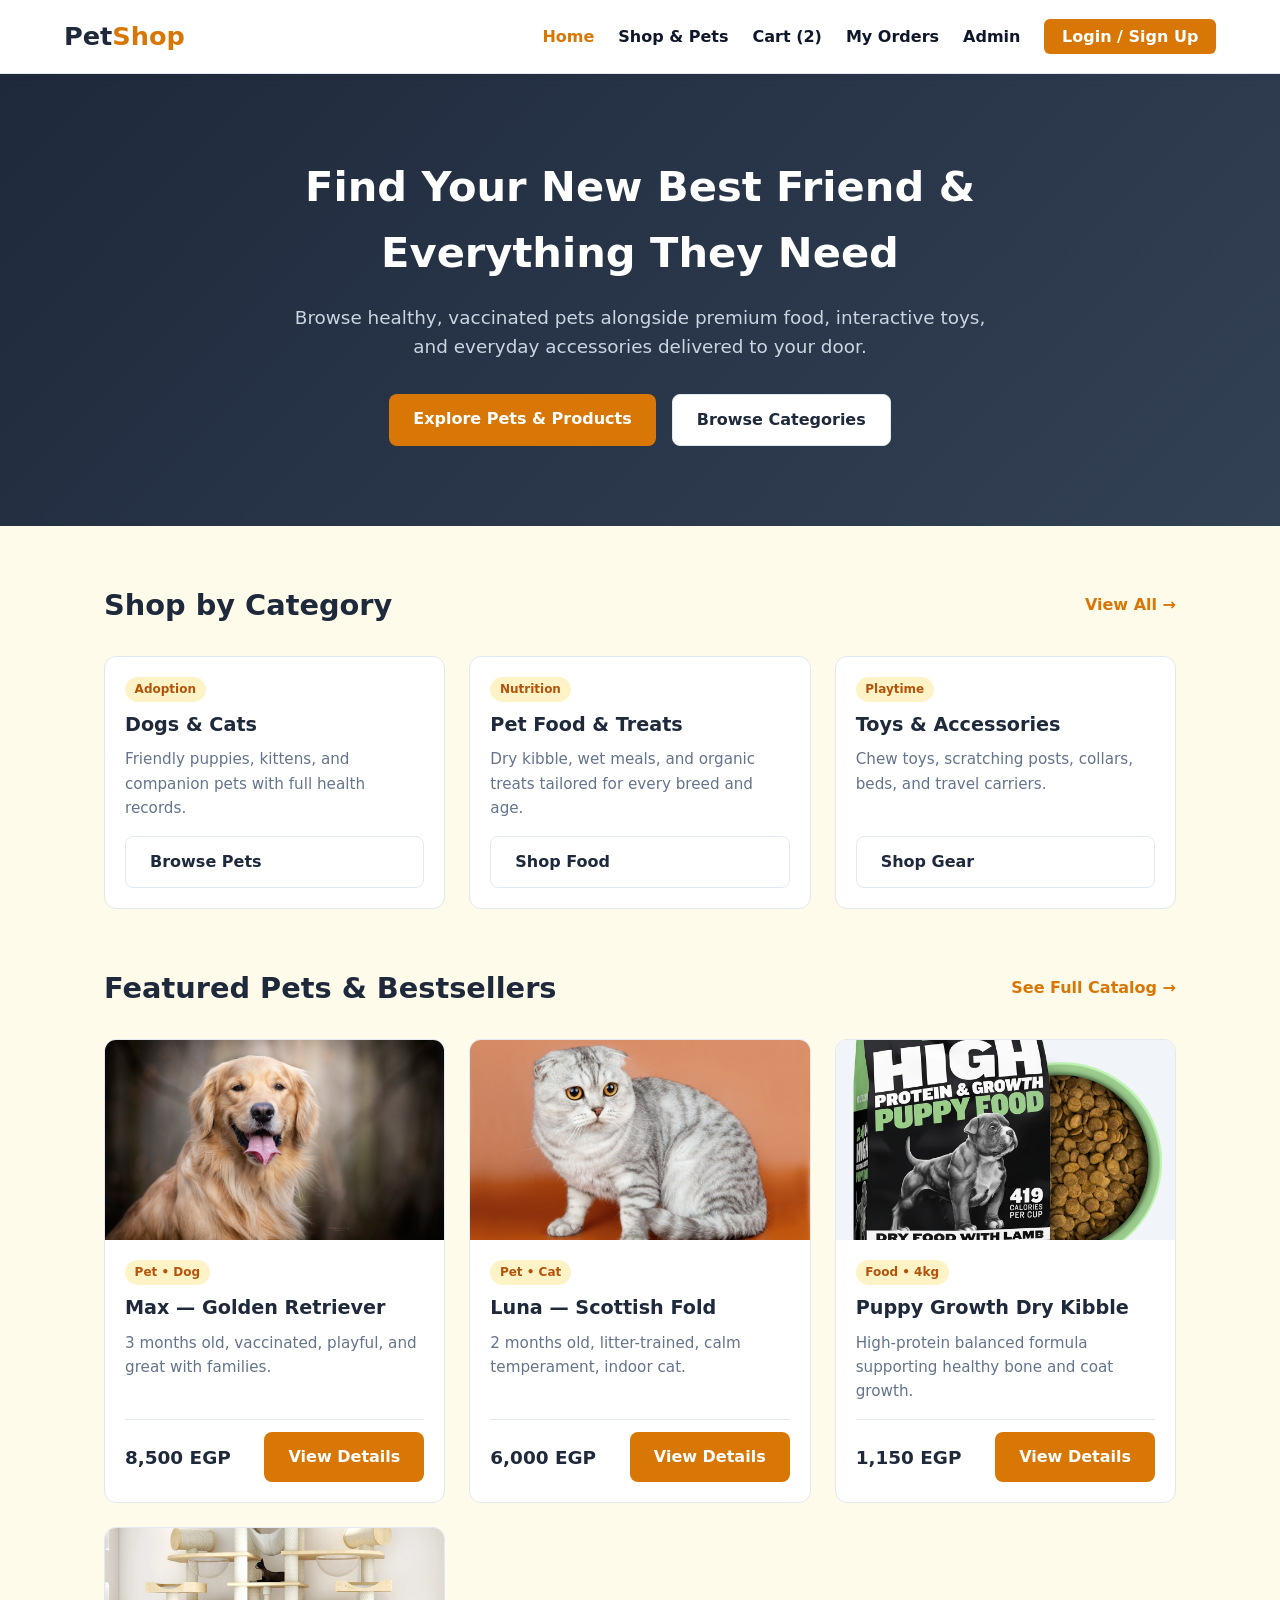
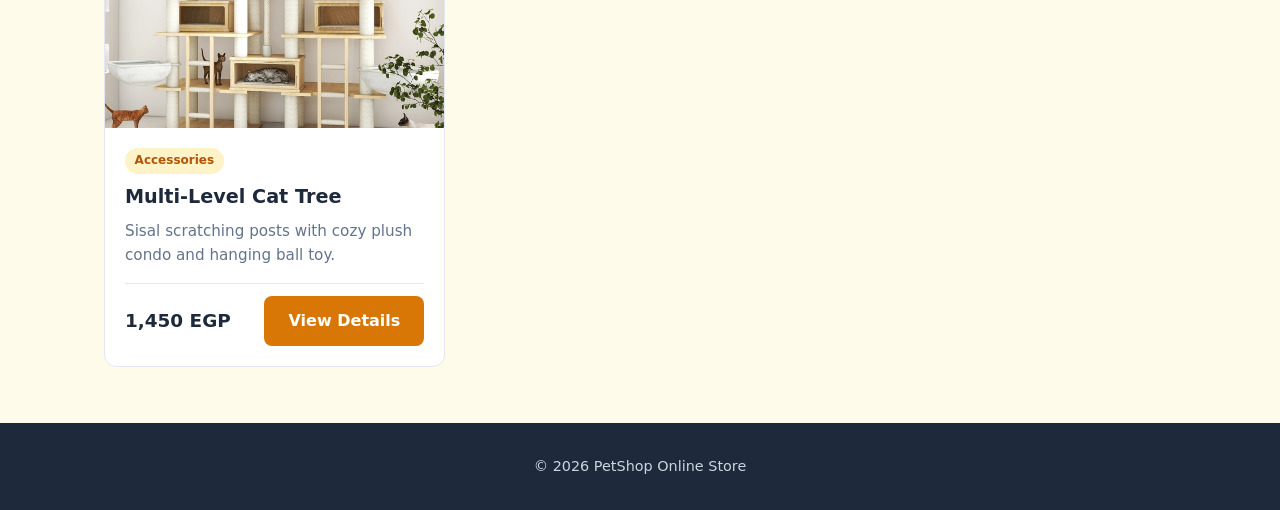
==== index.html @ d42f7344 "Initial commit: add pet shop website Co-authored-by: Copilot <223556219+Copilot@users.noreply.github" ====
<!DOCTYPE html>
<html lang="en">
<head>
  <meta charset="UTF-8">
  <meta name="viewport" content="width=device-width, initial-scale=1.0">
  <meta name="description" content="PetShop - Online Pet Store for adopting pets and buying food, toys, and accessories.">
  <title>PetShop — Online Pet Store</title>
  <link rel="stylesheet" href="css/style.css">
</head>
<body>

  <header class="navbar">
    <a href="index.html" class="logo">Pet<span>Shop</span></a>
    <nav>
      <ul class="nav-links">
        <li><a href="index.html" class="active">Home</a></li>
        <li><a href="pages/shop.html">Shop &amp; Pets</a></li>
        <li><a href="pages/cart.html">Cart (2)</a></li>
        <li><a href="pages/orders.html">My Orders</a></li>
        <li><a href="pages/admin-dashboard.html"">Admin</a></li>
        <li><a href="pages/auth.html" class="btn-nav">Login / Sign Up</a></li>
      </ul>
    </nav>
  </header>

  <main>
    <!-- Hero Banner -->
    <section class="hero">
      <div class="hero-content">
        <h1>Find Your New Best Friend &amp; Everything They Need</h1>
        <p>Browse healthy, vaccinated pets alongside premium food, interactive toys, and everyday accessories delivered to your door.</p>
        <div class="hero-actions">
          <a href="pages/shop.html" class="btn-primary">Explore Pets &amp; Products</a>
          <a href="#categories" class="btn-secondary">Browse Categories</a>
        </div>
      </div>
    </section>

    <!-- Product Categories -->
    <section id="categories" class="section-container">
      <div class="section-header">
        <h2>Shop by Category</h2>
        <a href="pages/shop.html">View All &rarr;</a>
      </div>
      <div class="grid-cards">
        <article class="card">
          <div class="card-body">
            <span class="badge">Adoption</span>
            <h3>Dogs &amp; Cats</h3>
            <p>Friendly puppies, kittens, and companion pets with full health records.</p>
            <a href="pages/shop.html" class="btn-secondary">Browse Pets</a>
          </div>
        </article>
        <article class="card">
          <div class="card-body">
            <span class="badge">Nutrition</span>
            <h3>Pet Food &amp; Treats</h3>
            <p>Dry kibble, wet meals, and organic treats tailored for every breed and age.</p>
            <a href="pages/shop.html" class="btn-secondary">Shop Food</a>
          </div>
        </article>
        <article class="card">
          <div class="card-body">
            <span class="badge">Playtime</span>
            <h3>Toys &amp; Accessories</h3>
            <p>Chew toys, scratching posts, collars, beds, and travel carriers.</p>
            <a href="pages/shop.html" class="btn-secondary">Shop Gear</a>
          </div>
        </article>
      </div>
    </section>

    <!-- Featured Pets & Products -->
    <section class="section-container">
      <div class="section-header">
        <h2>Featured Pets &amp; Bestsellers</h2>
        <a href="pages/shop.html">See Full Catalog &rarr;</a>
      </div>
      <div class="grid-cards">
        <article class="card">
          <img src="images/golden-retriever3.jpg" alt="Golden Retriever Puppy" class="card-img">
          <div class="card-body">
            <span class="badge">Pet • Dog</span>
            <h3>Max — Golden Retriever</h3>
            <p>3 months old, vaccinated, playful, and great with families.</p>
            <div class="card-footer">
              <span class="price">8,500 EGP</span>
              <a href="pages/details.html#max" class="btn-primary">View Details</a>
            </div>
          </div>
        </article>

        <article class="card">
          <img src="images/scottish-fold.jpg" alt="Scottish Fold Kitten" class="card-img">
          <div class="card-body">
            <span class="badge">Pet • Cat</span>
            <h3>Luna — Scottish Fold</h3>
            <p>2 months old, litter-trained, calm temperament, indoor cat.</p>
            <div class="card-footer">
              <span class="price">6,000 EGP</span>
              <a href="pages/details.html#luna" class="btn-primary">View Details</a>
            </div>
          </div>
        </article>

        <article class="card">
          <img src="images/dog-food.webp" alt="Puppy Growth Dry Kibble" class="card-img">
          <div class="card-body">
            <span class="badge">Food • 4kg</span>
            <h3>Puppy Growth Dry Kibble</h3>
            <p>High-protein balanced formula supporting healthy bone and coat growth.</p>
            <div class="card-footer">
              <span class="price">1,150 EGP</span>
              <a href="pages/details.html#food" class="btn-primary">View Details</a>
            </div>
          </div>
        </article>

        <article class="card">
         <img src="images/cat-tree.webp" alt="Multi-Level Cat Tree" class="card-img">
          <div class="card-body">
            <span class="badge">Accessories</span>
            <h3>Multi-Level Cat Tree</h3>
            <p>Sisal scratching posts with cozy plush condo and hanging ball toy.</p>
            <div class="card-footer">
              <span class="price">1,450 EGP</span>
              <a href="pages/details.html#tree" class="btn-primary">View Details</a>
            </div>
          </div>
        </article>
      </div>
    </section>
  </main>

  <footer>
    <p>&copy; 2026 PetShop Online Store </p>
  </footer>

</body>
</html>
---- css/style.css ----
/* Universal Reset & Variables */
* {
  box-sizing: border-box;
  margin: 0;
  padding: 0;
}

:root {
  --primary: #d97706;       /* Warm Amber */
  --primary-dark: #b45309;
  --secondary: #1e293b;     /* Deep Slate */
  --bg: #fffbeb;            /* Soft Cream */
  --surface: #ffffff;
  --text: #0f172a;
  --muted: #64748b;
  --border: #e2e8f0;
  --success: #16a34a;
}

body {
  font-family: system-ui, -apple-system, sans-serif;
  background-color: var(--bg);
  color: var(--text);
  line-height: 1.6;
  display: flex;
  flex-direction: column;
  min-height: 100vh;
}

main {
  flex: 1;
}

/* Sticky Header & Flexbox Navbar */
.navbar {
  position: sticky;
  top: 0;
  z-index: 100;
  display: flex;
  justify-content: space-between;
  align-items: center;
  padding: 1rem 5%;
  background-color: var(--surface);
  border-bottom: 1px solid var(--border);
  box-shadow: 0 2px 8px rgba(0, 0, 0, 0.04);
}

.logo {
  font-size: 1.6rem;
  font-weight: 800;
  color: var(--secondary);
  text-decoration: none;
}

.logo span {
  color: var(--primary);
}

.nav-links {
  list-style: none;
  display: flex;
  align-items: center;
  gap: 1.5rem;
}

.nav-links a {
  text-decoration: none;
  color: var(--text);
  font-weight: 600;
  transition: color 0.2s ease;
}

.nav-links a:hover,
.nav-links a.active {
  color: var(--primary);
}

.btn-nav {
  padding: 0.5rem 1.1rem;
  background-color: var(--primary);
  color: #ffffff !important;
  border-radius: 6px;
}

.btn-nav:hover {
  background-color: var(--primary-dark);
}

/* Reusable Buttons */
.btn-primary,
.btn-secondary {
  display: inline-block;
  padding: 0.75rem 1.5rem;
  border-radius: 8px;
  text-decoration: none;
  font-weight: 600;
  border: none;
  cursor: pointer;
  transition: transform 0.2s ease, background-color 0.2s ease;
}

.btn-primary {
  background-color: var(--primary);
  color: #ffffff;
}

.btn-primary:hover {
  background-color: var(--primary-dark);
  transform: translateY(-2px);
}

.btn-secondary {
  background-color: var(--surface);
  color: var(--secondary);
  border: 1px solid var(--border);
}

.btn-secondary:hover {
  background-color: #f1f5f9;
  transform: translateY(-2px);
}

/* Hero Section */
.hero {
  background: linear-gradient(135deg, #1e293b, #334155);
  color: #ffffff;
  padding: 5rem 5%;
  text-align: center;
}

.hero-content {
  max-width: 720px;
  margin: 0 auto;
}

.hero h1 {
  font-size: 2.6rem;
  margin-bottom: 1rem;
}

.hero p {
  font-size: 1.15rem;
  margin-bottom: 2rem;
  color: #cbd5e1;
}

.hero-actions {
  display: flex;
  justify-content: center;
  gap: 1rem;
  flex-wrap: wrap;
}

/* Sections & CSS Grid Cards */
.section-container {
  max-width: 1200px;
  margin: 3.5rem auto;
  padding: 0 5%;
}

.section-header {
  display: flex;
  justify-content: space-between;
  align-items: center;
  margin-bottom: 1.75rem;
}

.section-header h2 {
  font-size: 1.8rem;
  color: var(--secondary);
}

.section-header a {
  color: var(--primary);
  text-decoration: none;
  font-weight: 600;
}

.grid-cards {
  display: grid;
  grid-template-columns: repeat(auto-fit, minmax(260px, 1fr));
  gap: 1.5rem;
}

.card {
  background: var(--surface);
  border-radius: 12px;
  border: 1px solid var(--border);
  overflow: hidden;
  display: flex;
  flex-direction: column;
  transition: transform 0.25s ease, box-shadow 0.25s ease;
}

.card:hover {
  transform: translateY(-5px);
  box-shadow: 0 12px 24px rgba(0, 0, 0, 0.08);
}

.card-img {
  width: 100%;
  height: 200px;
  object-fit: cover;
  background-color: #f1f5f9;
}

.card-body {
  padding: 1.25rem;
  display: flex;
  flex-direction: column;
  flex: 1;
}

.badge {
  display: inline-block;
  align-self: flex-start;
  padding: 0.2rem 0.6rem;
  font-size: 0.75rem;
  font-weight: 700;
  border-radius: 999px;
  background-color: #fef3c7;
  color: var(--primary-dark);
  margin-bottom: 0.5rem;
}

.card-body h3 {
  font-size: 1.2rem;
  margin-bottom: 0.4rem;
  color: var(--secondary);
}

.card-body p {
  color: var(--muted);
  font-size: 0.95rem;
  margin-bottom: 1rem;
  flex: 1;
}

.card-footer {
  display: flex;
  justify-content: space-between;
  align-items: center;
  padding-top: 0.75rem;
  border-top: 1px solid var(--border);
}

.price {
  font-size: 1.15rem;
  font-weight: 800;
  color: var(--secondary);
}

/* Footer */
footer {
  background-color: var(--secondary);
  color: #cbd5e1;
  text-align: center;
  padding: 2rem 5%;
  margin-top: auto;
}

footer p {
  font-size: 0.9rem;
}

/* Responsive Breakpoint */
@media (max-width: 768px) {
  .navbar {
    flex-direction: column;
    gap: 1rem;
  }
  .nav-links {
    flex-wrap: wrap;
    justify-content: center;
  }
  .hero h1 {
    font-size: 2rem;
  }
}
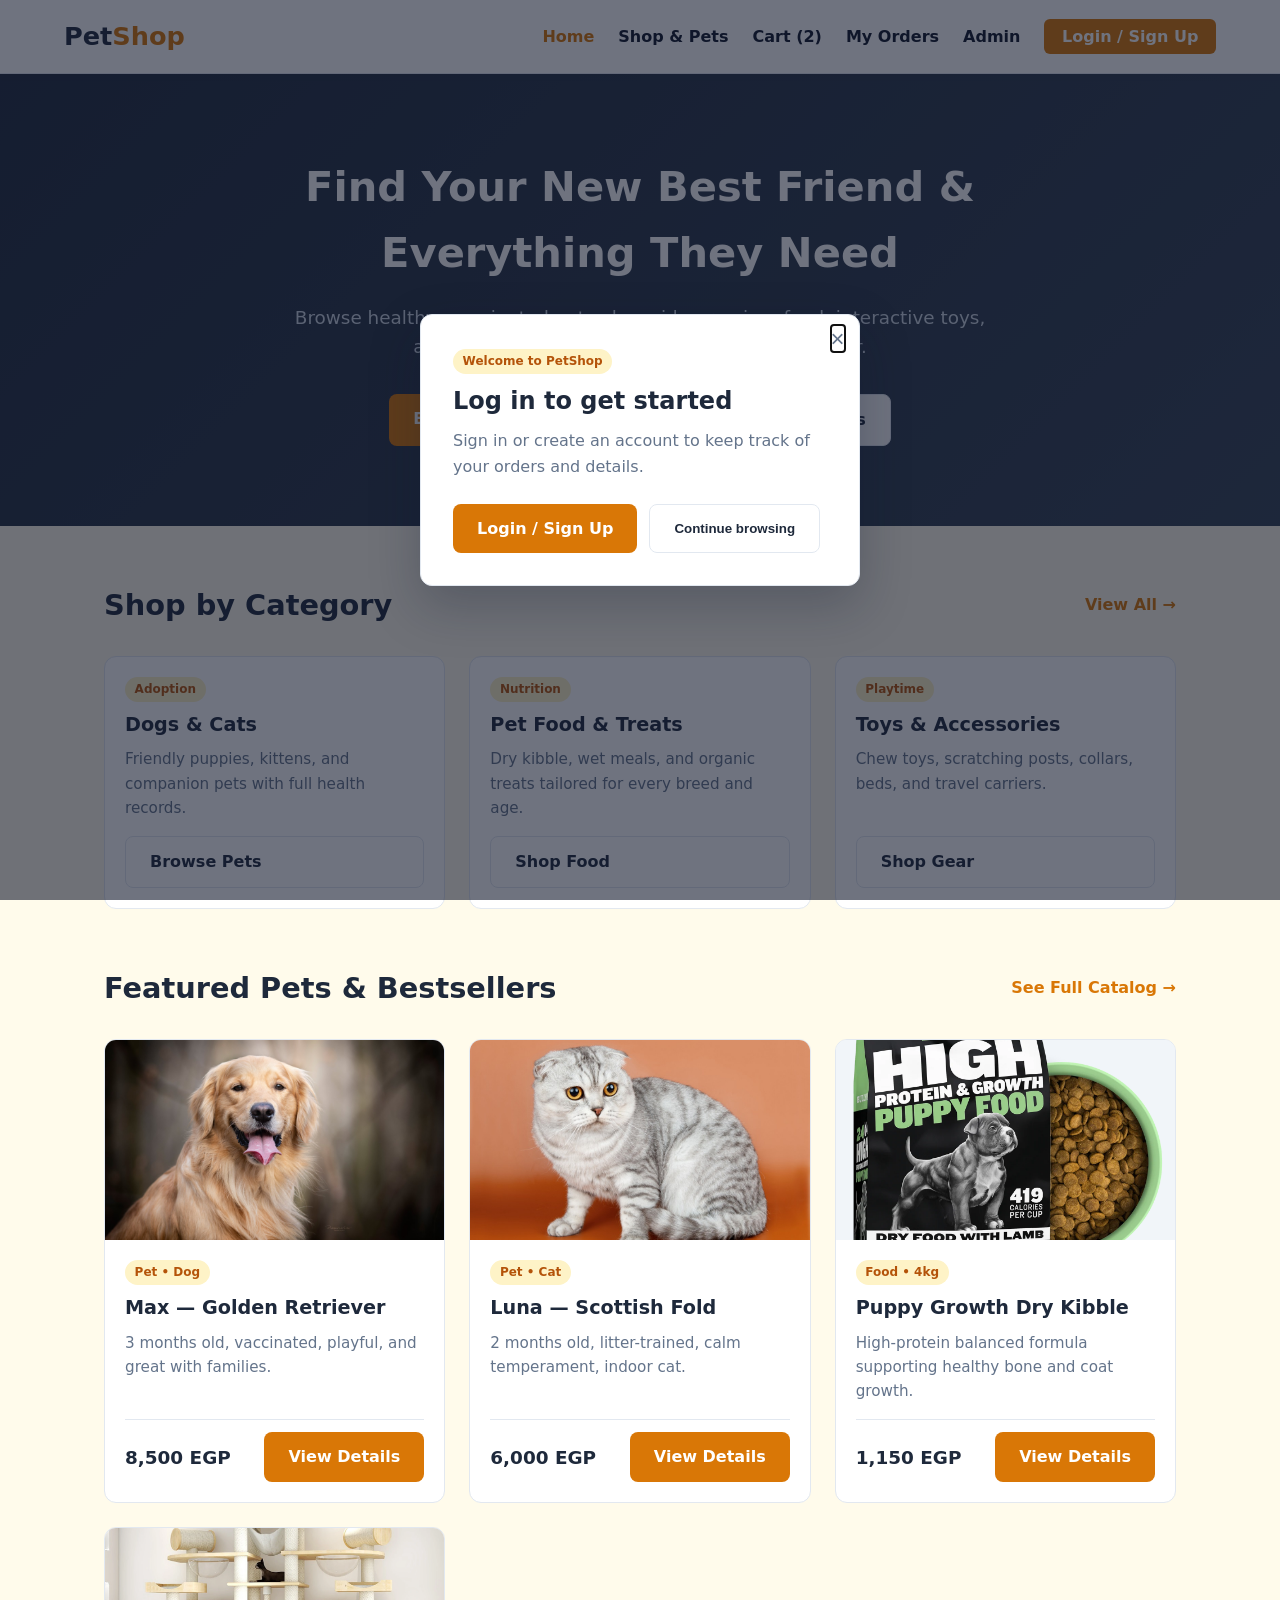
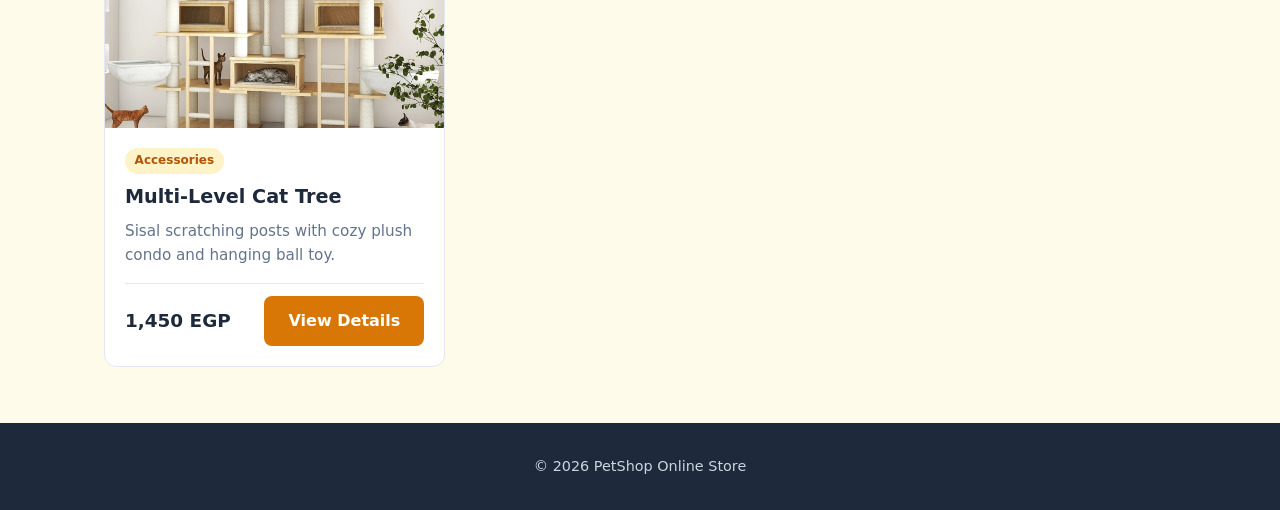
==== commit 10a07258: "Add checkout page, homepage login prompt and login check before adding to cart Also fix the Home lin" ====
--- a/index.html
+++ b/index.html
@@ -9,6 +9,20 @@
 </head>
 <body>
 
+  <dialog class="login-prompt" id="login-prompt" aria-labelledby="login-prompt-title"
+          aria-describedby="login-prompt-description">
+    <div class="login-prompt-content">
+      <button class="login-prompt-close" type="button" aria-label="Close login prompt">&times;</button>
+      <span class="badge">Welcome to PetShop</span>
+      <h2 id="login-prompt-title">Log in to get started</h2>
+      <p id="login-prompt-description">Sign in or create an account to keep track of your orders and details.</p>
+      <div class="login-prompt-actions">
+        <a href="pages/auth.html" class="btn-primary">Login / Sign Up</a>
+        <button class="btn-secondary" type="button" id="continue-browsing">Continue browsing</button>
+      </div>
+    </div>
+  </dialog>
+
   <header class="navbar">
     <a href="index.html" class="logo">Pet<span>Shop</span></a>
     <nav>
@@ -17,7 +31,7 @@
         <li><a href="pages/shop.html">Shop &amp; Pets</a></li>
         <li><a href="pages/cart.html">Cart (2)</a></li>
         <li><a href="pages/orders.html">My Orders</a></li>
-        <li><a href="pages/admin-dashboard.html"">Admin</a></li>
+        <li><a href="pages/admin-login.html">Admin</a></li>
         <li><a href="pages/auth.html" class="btn-nav">Login / Sign Up</a></li>
       </ul>
     </nav>
@@ -136,5 +150,19 @@
     <p>&copy; 2026 PetShop Online Store </p>
   </footer>
 
+  <script>
+    const loginPrompt = document.getElementById("login-prompt");
+
+    loginPrompt.showModal();
+
+    document.querySelector(".login-prompt-close").addEventListener("click", () => {
+      loginPrompt.close();
+    });
+
+    document.getElementById("continue-browsing").addEventListener("click", () => {
+      loginPrompt.close();
+    });
+  </script>
+
 </body>
 </html>
--- a/css/style.css
+++ b/css/style.css
@@ -118,6 +118,54 @@
 .btn-secondary:hover {
   background-color: #f1f5f9;
   transform: translateY(-2px);
+}
+
+/* Homepage login prompt */
+.login-prompt {
+  width: min(90%, 440px);
+  margin: auto;
+  padding: 0;
+  border: 1px solid var(--border);
+  border-radius: 12px;
+  color: var(--text);
+  box-shadow: 0 20px 50px rgba(15, 23, 42, 0.25);
+}
+
+.login-prompt::backdrop {
+  background: rgba(15, 23, 42, 0.6);
+}
+
+.login-prompt-content {
+  position: relative;
+  padding: 2rem;
+}
+
+.login-prompt-content h2 {
+  margin-bottom: 0.5rem;
+  color: var(--secondary);
+}
+
+.login-prompt-content p {
+  margin-bottom: 1.5rem;
+  color: var(--muted);
+}
+
+.login-prompt-close {
+  position: absolute;
+  top: 0.75rem;
+  right: 0.9rem;
+  border: 0;
+  background: none;
+  color: var(--muted);
+  font-size: 1.5rem;
+  line-height: 1;
+  cursor: pointer;
+}
+
+.login-prompt-actions {
+  display: flex;
+  flex-wrap: wrap;
+  gap: 0.75rem;
 }
 
 /* Hero Section */
